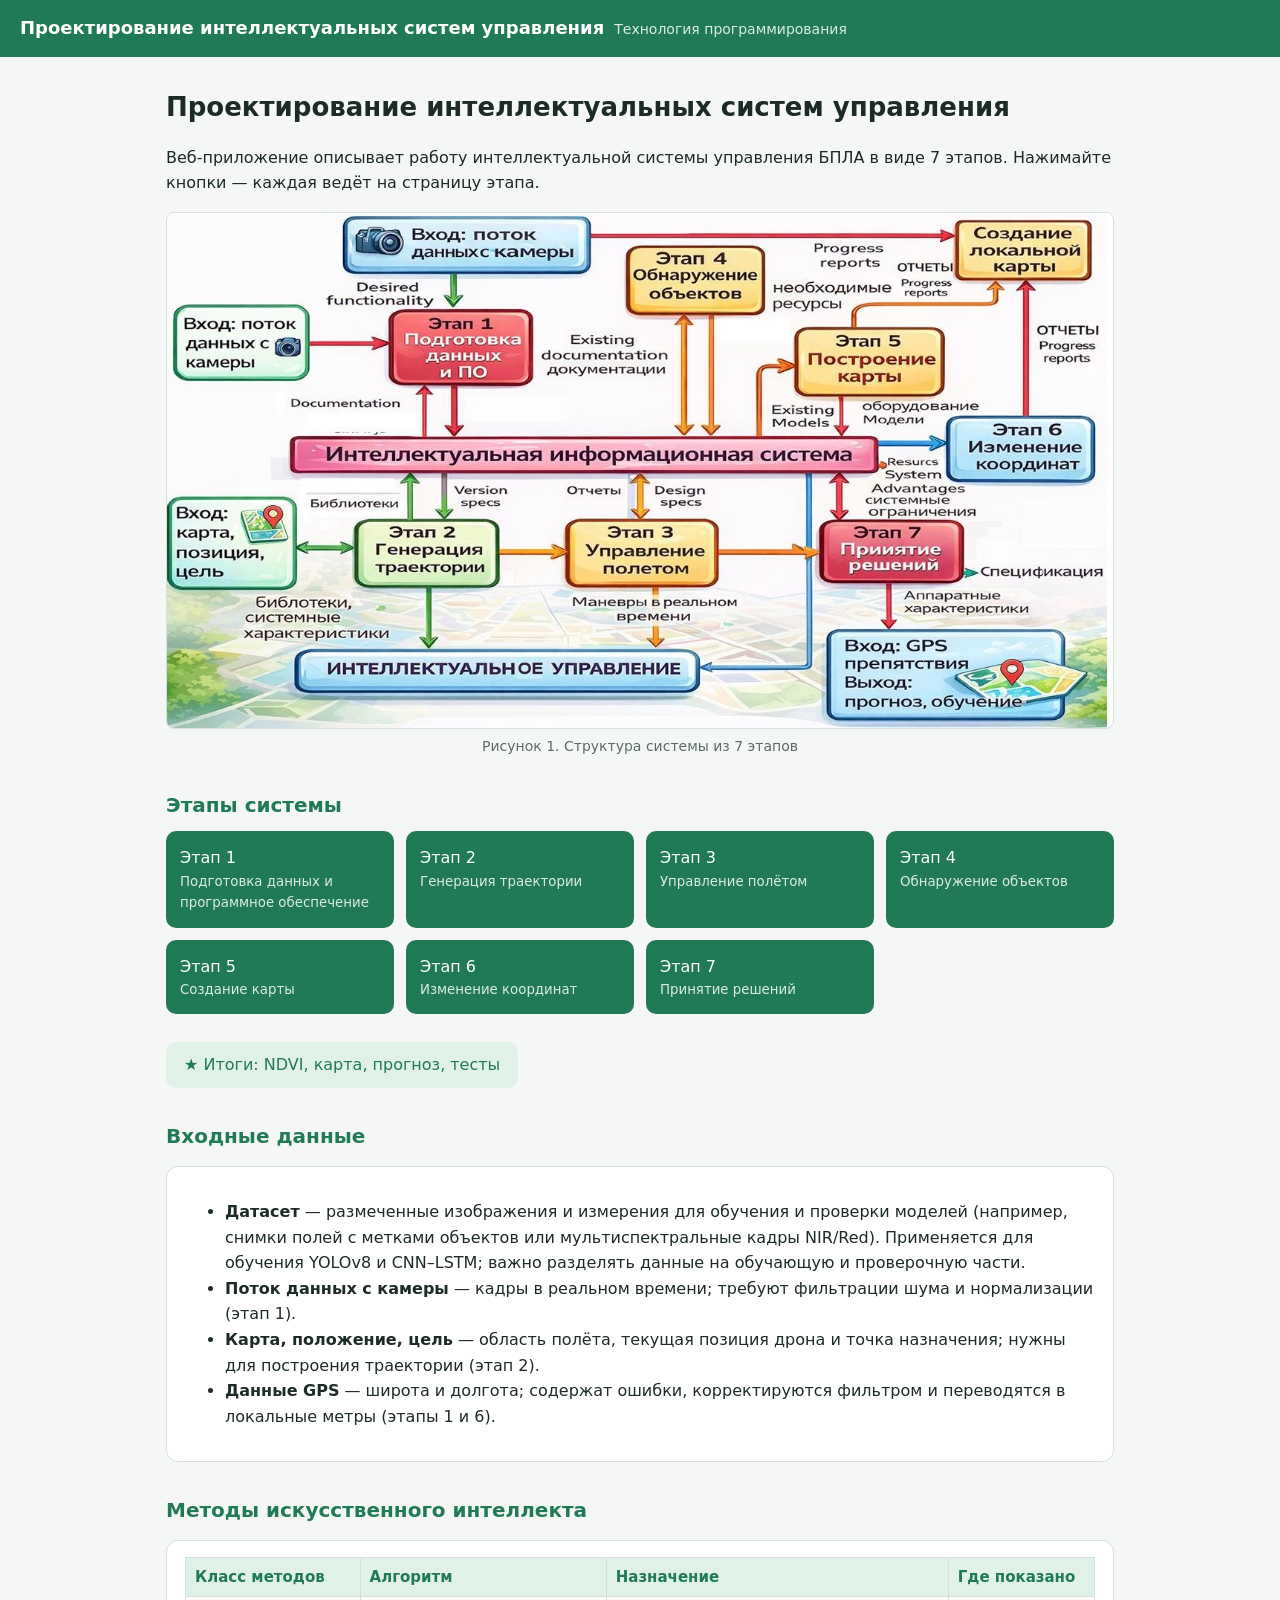
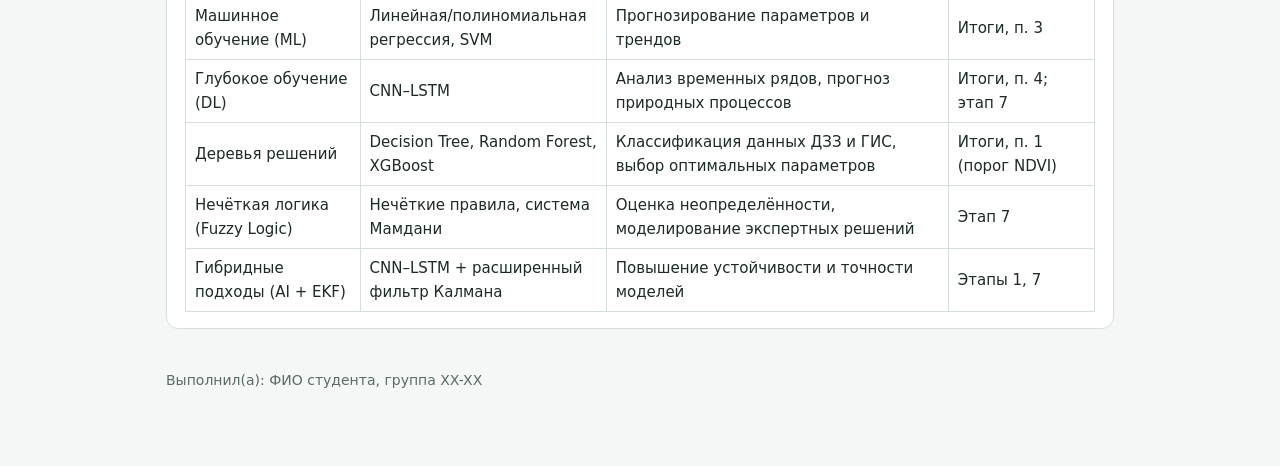
==== index.html @ 540489e9 "Add files via upload" ====
<!DOCTYPE html>
<html lang="ru"><head><meta charset="utf-8"><meta name="viewport" content="width=device-width,initial-scale=1">
<title>Главная — Интеллектуальные системы управления</title><link rel="stylesheet" href="style.css"></head>
<body data-page="index"><header><b>Проектирование интеллектуальных систем управления</b><span>Технология программирования</span></header>
<main><h1>Проектирование интеллектуальных систем управления</h1>
<p>Веб-приложение описывает работу интеллектуальной системы управления БПЛА в виде 7 этапов. Нажимайте кнопки — каждая ведёт на страницу этапа.</p>
<figure><img class="fig" src="img/fig1.jpg" alt="Рисунок 1"><figcaption>Рисунок 1. Структура системы из 7 этапов</figcaption></figure>
<h2>Этапы системы</h2><div class="grid"><a class="btn stage-btn" href="stage1.html">Этап 1<small>Подготовка данных и программное обеспечение</small></a><a class="btn stage-btn" href="stage2.html">Этап 2<small>Генерация траектории</small></a><a class="btn stage-btn" href="stage3.html">Этап 3<small>Управление полётом</small></a><a class="btn stage-btn" href="stage4.html">Этап 4<small>Обнаружение объектов</small></a><a class="btn stage-btn" href="stage5.html">Этап 5<small>Создание карты</small></a><a class="btn stage-btn" href="stage6.html">Этап 6<small>Изменение координат</small></a><a class="btn stage-btn" href="stage7.html">Этап 7<small>Принятие решений</small></a></div><p><a class="btn sec" href="result.html" style="margin-top:12px">★ Итоги: NDVI, карта, прогноз, тесты</a></p>
<h2>Входные данные</h2><div class="card"><ul>
<li><b>Датасет</b> — размеченные изображения и измерения для обучения и проверки моделей (например, снимки полей с метками объектов или мультиспектральные кадры NIR/Red). Применяется для обучения YOLOv8 и CNN–LSTM; важно разделять данные на обучающую и проверочную части.</li>
<li><b>Поток данных с камеры</b> — кадры в реальном времени; требуют фильтрации шума и нормализации (этап 1).</li>
<li><b>Карта, положение, цель</b> — область полёта, текущая позиция дрона и точка назначения; нужны для построения траектории (этап 2).</li>
<li><b>Данные GPS</b> — широта и долгота; содержат ошибки, корректируются фильтром и переводятся в локальные метры (этапы 1 и 6).</li></ul></div>
<h2>Методы искусственного интеллекта</h2><div class="card table-wrap"><table><tr><th>Класс методов</th><th>Алгоритм</th><th>Назначение</th><th>Где показано</th></tr><tr><td>Машинное обучение (ML)</td><td>Линейная/полиномиальная регрессия, SVM</td><td>Прогнозирование параметров и трендов</td><td>Итоги, п. 3</td></tr><tr><td>Глубокое обучение (DL)</td><td>CNN–LSTM</td><td>Анализ временных рядов, прогноз природных процессов</td><td>Итоги, п. 4; этап 7</td></tr><tr><td>Деревья решений</td><td>Decision Tree, Random Forest, XGBoost</td><td>Классификация данных ДЗЗ и ГИС, выбор оптимальных параметров</td><td>Итоги, п. 1 (порог NDVI)</td></tr><tr><td>Нечёткая логика (Fuzzy Logic)</td><td>Нечёткие правила, система Мамдани</td><td>Оценка неопределённости, моделирование экспертных решений</td><td>Этап 7</td></tr><tr><td>Гибридные подходы (AI + EKF)</td><td>CNN–LSTM + расширенный фильтр Калмана</td><td>Повышение устойчивости и точности моделей</td><td>Этапы 1, 7</td></tr></table></div><p class="note" style="margin-top:40px">Выполнил(а): ФИО студента, группа XX-XX</p></main><script src="app.js"></script></body></html>
---- style.css ----
:root{--bg:#f4f7f5;--card:#fff;--ink:#1d2b26;--mut:#5c6b65;--ac:#1f7a55;--ac2:#e0f1e8;--line:#d5e0da;--warn:#c0582a}
@media(prefers-color-scheme:dark){:root{--bg:#121816;--card:#1b2420;--ink:#e6efe9;--mut:#9db0a7;--ac:#4cc58d;--ac2:#1f3a2e;--line:#2c3b34;--warn:#f0905f}}
*{box-sizing:border-box}body{margin:0;font:16px/1.6 system-ui,Segoe UI,Arial,sans-serif;background:var(--bg);color:var(--ink)}
header{background:var(--ac);color:#fff;padding:14px 20px}header b{font-size:18px}header span{opacity:.85;font-size:14px;margin-left:10px}
main{max-width:980px;margin:0 auto;padding:20px 16px 60px}
h1{font-size:26px;margin:.4em 0}h2{font-size:20px;margin:1.6em 0 .5em;color:var(--ac)}
.card{background:var(--card);border:1px solid var(--line);border-radius:12px;padding:16px 18px;margin:14px 0}
.stepper{display:flex;gap:6px;flex-wrap:wrap;margin:6px 0 14px}.stepper a{width:34px;height:34px;border-radius:50%;display:grid;place-items:center;background:var(--ac2);color:var(--ac);text-decoration:none;font-weight:700}
.stepper a.on{background:var(--ac);color:#fff}
.grid{display:grid;grid-template-columns:repeat(auto-fill,minmax(210px,1fr));gap:12px}
.btn{display:inline-block;background:var(--ac);color:#fff;border:0;border-radius:10px;padding:10px 18px;font-size:16px;text-decoration:none;cursor:pointer}
.btn.sec{background:var(--ac2);color:var(--ac)}.stage-btn{padding:14px;text-align:left;display:block}.stage-btn small{display:block;opacity:.85;font-weight:400}
.nav{display:flex;justify-content:space-between;gap:10px;margin-top:26px;flex-wrap:wrap}
img.fig{max-width:100%;border-radius:8px;border:1px solid var(--line);display:block;margin:auto;background:#fff}
figcaption{text-align:center;color:var(--mut);font-size:14px;margin-top:6px}figure{margin:12px 0}
pre{background:#10201a;color:#d7f5e5;border-radius:10px;padding:14px;overflow:auto;font-size:13.5px;line-height:1.5}
table{border-collapse:collapse;width:100%;font-size:15px}th,td{border:1px solid var(--line);padding:7px 9px;text-align:left}th{background:var(--ac2);color:var(--ac)}
.table-wrap{overflow-x:auto}canvas{max-width:100%;height:auto;border:1px solid var(--line);border-radius:8px;background:#fff;display:block}
.ctl{display:flex;flex-wrap:wrap;gap:14px;align-items:center;margin:8px 0;font-size:14px}.ctl input[type=number]{width:110px}
input,select{font:inherit;padding:4px 6px;border-radius:6px;border:1px solid var(--line);background:var(--card);color:var(--ink)}
.ok{color:#1f9d5f}.bad{color:var(--warn)}.note{color:var(--mut);font-size:14px}.tag{background:var(--ac2);color:var(--ac);padding:1px 8px;border-radius:99px;font-size:13px}
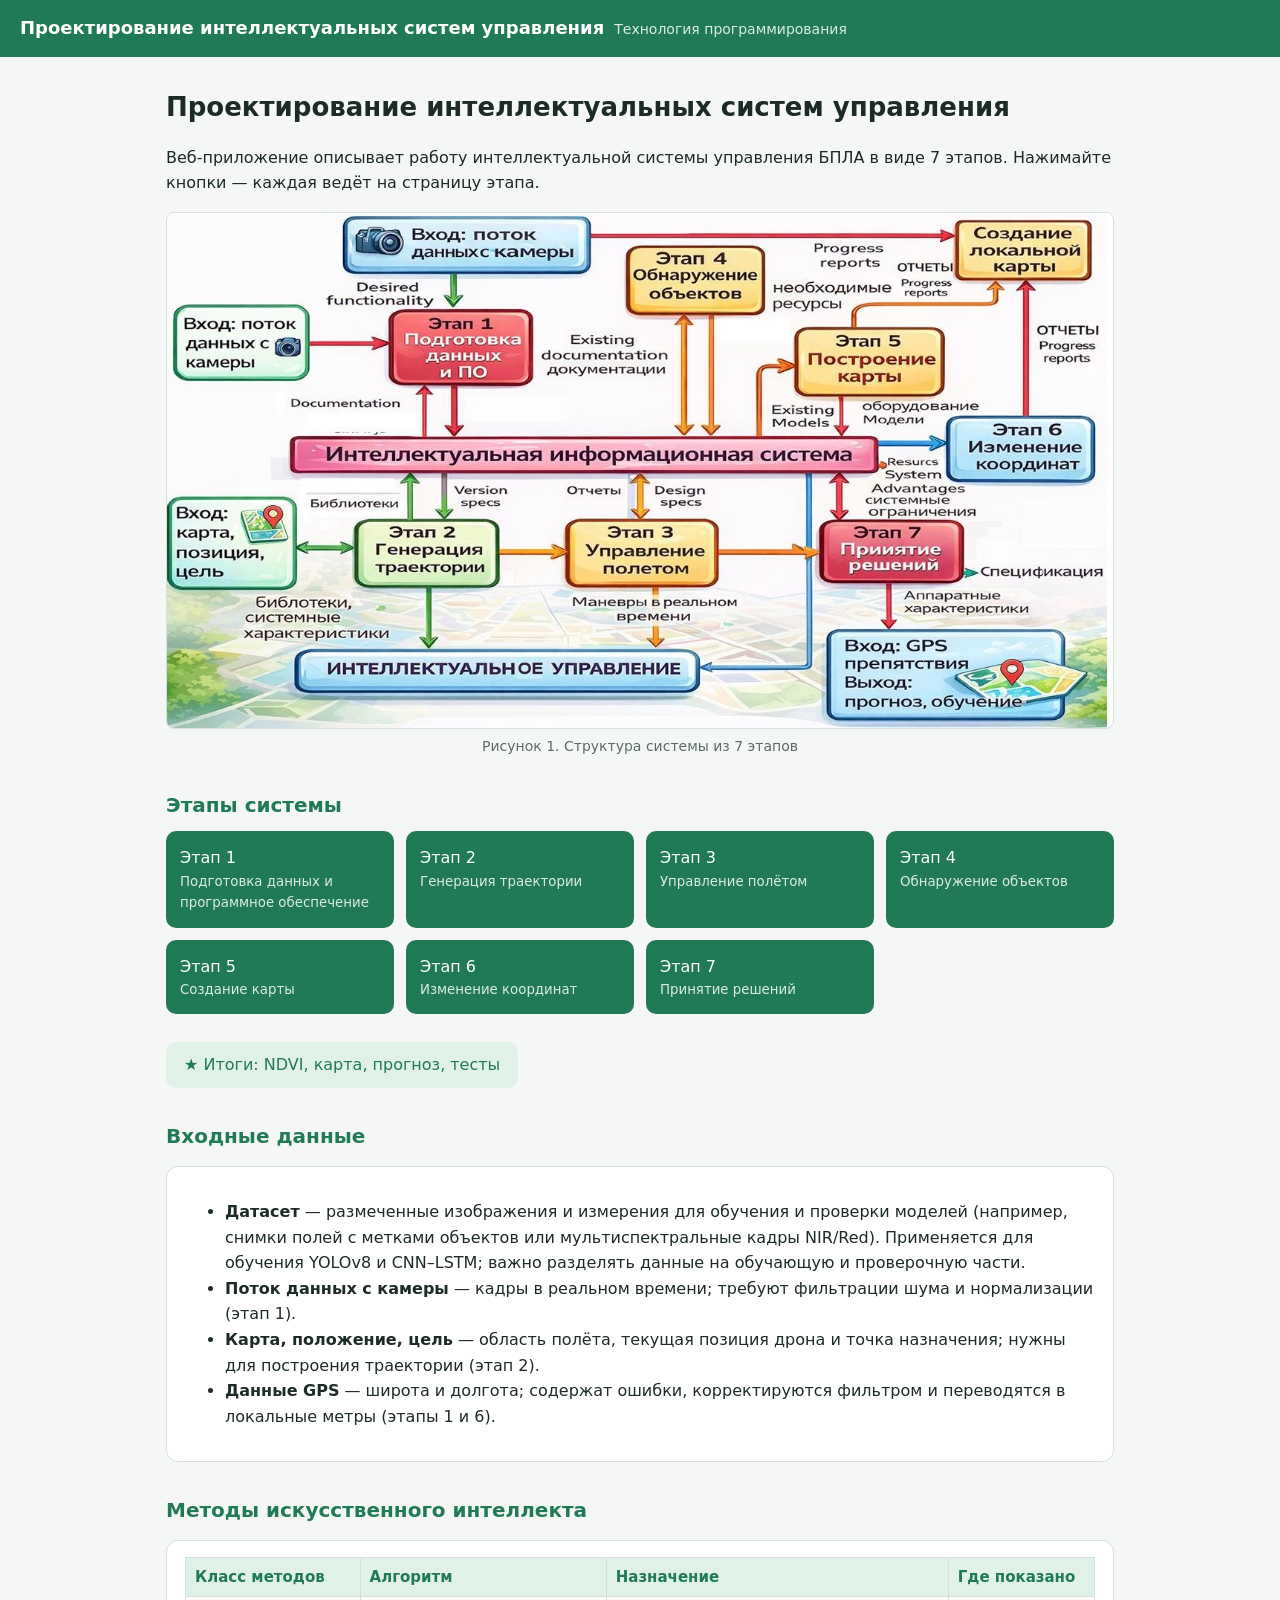
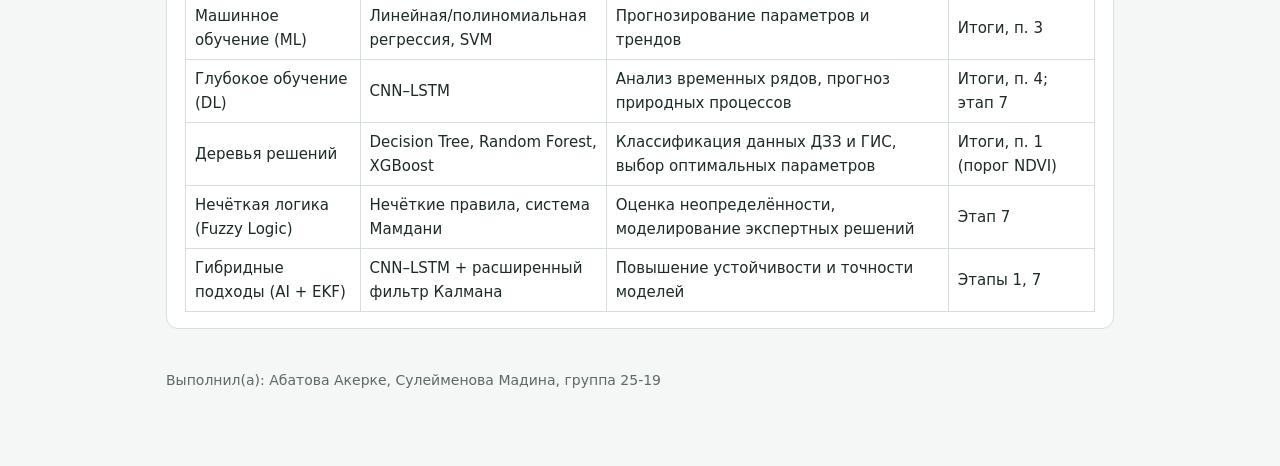
==== commit 1a4c7b44: "Update index.html" ====
--- a/index.html
+++ b/index.html
@@ -11,4 +11,4 @@
 <li><b>Поток данных с камеры</b> — кадры в реальном времени; требуют фильтрации шума и нормализации (этап 1).</li>
 <li><b>Карта, положение, цель</b> — область полёта, текущая позиция дрона и точка назначения; нужны для построения траектории (этап 2).</li>
 <li><b>Данные GPS</b> — широта и долгота; содержат ошибки, корректируются фильтром и переводятся в локальные метры (этапы 1 и 6).</li></ul></div>
-<h2>Методы искусственного интеллекта</h2><div class="card table-wrap"><table><tr><th>Класс методов</th><th>Алгоритм</th><th>Назначение</th><th>Где показано</th></tr><tr><td>Машинное обучение (ML)</td><td>Линейная/полиномиальная регрессия, SVM</td><td>Прогнозирование параметров и трендов</td><td>Итоги, п. 3</td></tr><tr><td>Глубокое обучение (DL)</td><td>CNN–LSTM</td><td>Анализ временных рядов, прогноз природных процессов</td><td>Итоги, п. 4; этап 7</td></tr><tr><td>Деревья решений</td><td>Decision Tree, Random Forest, XGBoost</td><td>Классификация данных ДЗЗ и ГИС, выбор оптимальных параметров</td><td>Итоги, п. 1 (порог NDVI)</td></tr><tr><td>Нечёткая логика (Fuzzy Logic)</td><td>Нечёткие правила, система Мамдани</td><td>Оценка неопределённости, моделирование экспертных решений</td><td>Этап 7</td></tr><tr><td>Гибридные подходы (AI + EKF)</td><td>CNN–LSTM + расширенный фильтр Калмана</td><td>Повышение устойчивости и точности моделей</td><td>Этапы 1, 7</td></tr></table></div><p class="note" style="margin-top:40px">Выполнил(а): ФИО студента, группа XX-XX</p></main><script src="app.js"></script></body></html>+<h2>Методы искусственного интеллекта</h2><div class="card table-wrap"><table><tr><th>Класс методов</th><th>Алгоритм</th><th>Назначение</th><th>Где показано</th></tr><tr><td>Машинное обучение (ML)</td><td>Линейная/полиномиальная регрессия, SVM</td><td>Прогнозирование параметров и трендов</td><td>Итоги, п. 3</td></tr><tr><td>Глубокое обучение (DL)</td><td>CNN–LSTM</td><td>Анализ временных рядов, прогноз природных процессов</td><td>Итоги, п. 4; этап 7</td></tr><tr><td>Деревья решений</td><td>Decision Tree, Random Forest, XGBoost</td><td>Классификация данных ДЗЗ и ГИС, выбор оптимальных параметров</td><td>Итоги, п. 1 (порог NDVI)</td></tr><tr><td>Нечёткая логика (Fuzzy Logic)</td><td>Нечёткие правила, система Мамдани</td><td>Оценка неопределённости, моделирование экспертных решений</td><td>Этап 7</td></tr><tr><td>Гибридные подходы (AI + EKF)</td><td>CNN–LSTM + расширенный фильтр Калмана</td><td>Повышение устойчивости и точности моделей</td><td>Этапы 1, 7</td></tr></table></div><p class="note" style="margin-top:40px">Выполнил(а): Абатова Акерке, Сулейменова Мадина, группа 25-19</p></main><script src="app.js"></script></body></html>
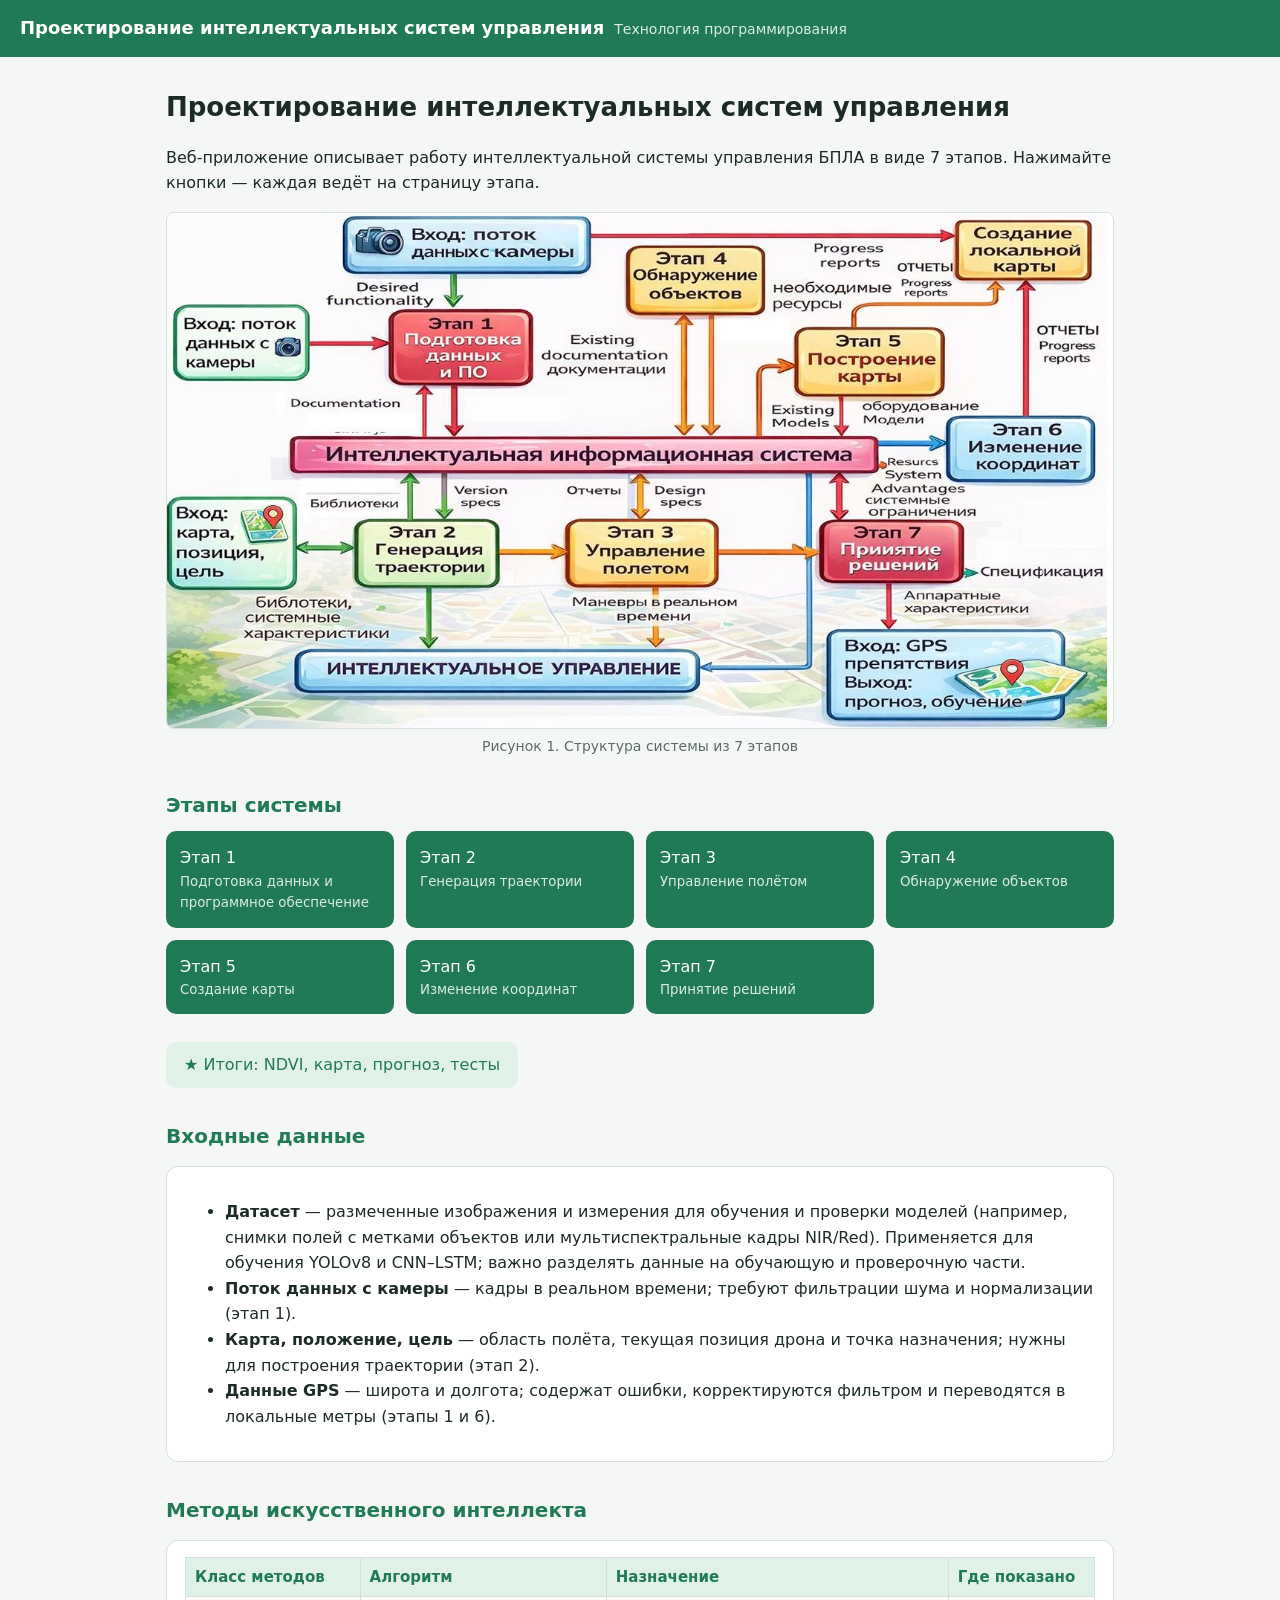
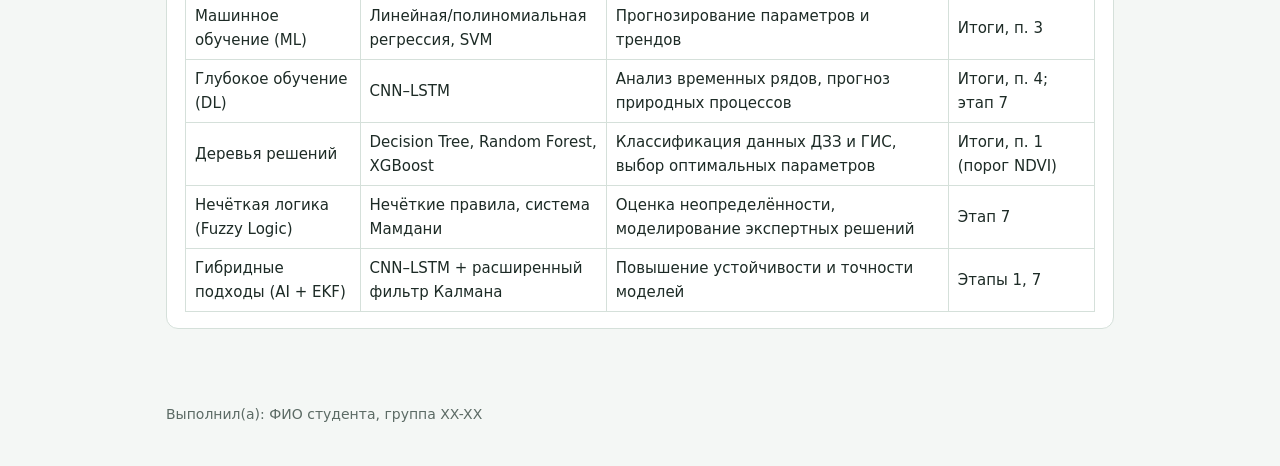
==== commit c0dec4cb: "Add files via upload" ====
--- a/index.html
+++ b/index.html
@@ -1,14 +1,259 @@
 <!DOCTYPE html>
 <html lang="ru"><head><meta charset="utf-8"><meta name="viewport" content="width=device-width,initial-scale=1">
-<title>Главная — Интеллектуальные системы управления</title><link rel="stylesheet" href="style.css"></head>
+<title>Проектирование интеллектуальных систем управления</title><style>:root{--bg:#f4f7f5;--card:#fff;--ink:#1d2b26;--mut:#5c6b65;--ac:#1f7a55;--ac2:#e0f1e8;--line:#d5e0da;--warn:#c0582a}
+@media(prefers-color-scheme:dark){:root{--bg:#121816;--card:#1b2420;--ink:#e6efe9;--mut:#9db0a7;--ac:#4cc58d;--ac2:#1f3a2e;--line:#2c3b34;--warn:#f0905f}}
+*{box-sizing:border-box}body{margin:0;font:16px/1.6 system-ui,Segoe UI,Arial,sans-serif;background:var(--bg);color:var(--ink)}
+header{background:var(--ac);color:#fff;padding:14px 20px}header b{font-size:18px}header span{opacity:.85;font-size:14px;margin-left:10px}
+main{max-width:980px;margin:0 auto;padding:20px 16px 60px}
+h1{font-size:26px;margin:.4em 0}h2{font-size:20px;margin:1.6em 0 .5em;color:var(--ac)}
+.card{background:var(--card);border:1px solid var(--line);border-radius:12px;padding:16px 18px;margin:14px 0}
+.stepper{display:flex;gap:6px;flex-wrap:wrap;margin:6px 0 14px}.stepper a{width:34px;height:34px;border-radius:50%;display:grid;place-items:center;background:var(--ac2);color:var(--ac);text-decoration:none;font-weight:700}
+.stepper a.on{background:var(--ac);color:#fff}
+.grid{display:grid;grid-template-columns:repeat(auto-fill,minmax(210px,1fr));gap:12px}
+.btn{display:inline-block;background:var(--ac);color:#fff;border:0;border-radius:10px;padding:10px 18px;font-size:16px;text-decoration:none;cursor:pointer}
+.btn.sec{background:var(--ac2);color:var(--ac)}.stage-btn{padding:14px;text-align:left;display:block}.stage-btn small{display:block;opacity:.85;font-weight:400}
+.nav{display:flex;justify-content:space-between;gap:10px;margin-top:26px;flex-wrap:wrap}
+img.fig{max-width:100%;border-radius:8px;border:1px solid var(--line);display:block;margin:auto;background:#fff}
+figcaption{text-align:center;color:var(--mut);font-size:14px;margin-top:6px}figure{margin:12px 0}
+pre{background:#10201a;color:#d7f5e5;border-radius:10px;padding:14px;overflow:auto;font-size:13.5px;line-height:1.5}
+table{border-collapse:collapse;width:100%;font-size:15px}th,td{border:1px solid var(--line);padding:7px 9px;text-align:left}th{background:var(--ac2);color:var(--ac)}
+.table-wrap{overflow-x:auto}canvas{max-width:100%;height:auto;border:1px solid var(--line);border-radius:8px;background:#fff;display:block}
+.ctl{display:flex;flex-wrap:wrap;gap:14px;align-items:center;margin:8px 0;font-size:14px}.ctl input[type=number]{width:110px}
+input,select{font:inherit;padding:4px 6px;border-radius:6px;border:1px solid var(--line);background:var(--card);color:var(--ink)}
+.ok{color:#1f9d5f}.bad{color:var(--warn)}.note{color:var(--mut);font-size:14px}.tag{background:var(--ac2);color:var(--ac);padding:1px 8px;border-radius:99px;font-size:13px}
+</style></head>
 <body data-page="index"><header><b>Проектирование интеллектуальных систем управления</b><span>Технология программирования</span></header>
-<main><h1>Проектирование интеллектуальных систем управления</h1>
+<main id="app"></main>
+<p class="note" style="max-width:980px;margin:0 auto;padding:0 16px 40px">Выполнил(а): ФИО студента, группа XX-XX</p>
+<template id="t-index" data-page="index"><h1>Проектирование интеллектуальных систем управления</h1>
 <p>Веб-приложение описывает работу интеллектуальной системы управления БПЛА в виде 7 этапов. Нажимайте кнопки — каждая ведёт на страницу этапа.</p>
-<figure><img class="fig" src="img/fig1.jpg" alt="Рисунок 1"><figcaption>Рисунок 1. Структура системы из 7 этапов</figcaption></figure>
-<h2>Этапы системы</h2><div class="grid"><a class="btn stage-btn" href="stage1.html">Этап 1<small>Подготовка данных и программное обеспечение</small></a><a class="btn stage-btn" href="stage2.html">Этап 2<small>Генерация траектории</small></a><a class="btn stage-btn" href="stage3.html">Этап 3<small>Управление полётом</small></a><a class="btn stage-btn" href="stage4.html">Этап 4<small>Обнаружение объектов</small></a><a class="btn stage-btn" href="stage5.html">Этап 5<small>Создание карты</small></a><a class="btn stage-btn" href="stage6.html">Этап 6<small>Изменение координат</small></a><a class="btn stage-btn" href="stage7.html">Этап 7<small>Принятие решений</small></a></div><p><a class="btn sec" href="result.html" style="margin-top:12px">★ Итоги: NDVI, карта, прогноз, тесты</a></p>
+<figure><img class="fig" src="[data-uri]" alt="Рисунок 1"><figcaption>Рисунок 1. Структура системы из 7 этапов</figcaption></figure>
+<h2>Этапы системы</h2><div class="grid"><a class="btn stage-btn" href="#stage1">Этап 1<small>Подготовка данных и программное обеспечение</small></a><a class="btn stage-btn" href="#stage2">Этап 2<small>Генерация траектории</small></a><a class="btn stage-btn" href="#stage3">Этап 3<small>Управление полётом</small></a><a class="btn stage-btn" href="#stage4">Этап 4<small>Обнаружение объектов</small></a><a class="btn stage-btn" href="#stage5">Этап 5<small>Создание карты</small></a><a class="btn stage-btn" href="#stage6">Этап 6<small>Изменение координат</small></a><a class="btn stage-btn" href="#stage7">Этап 7<small>Принятие решений</small></a></div><p><a class="btn sec" href="#result" style="margin-top:12px">★ Итоги: NDVI, карта, прогноз, тесты</a></p>
 <h2>Входные данные</h2><div class="card"><ul>
 <li><b>Датасет</b> — размеченные изображения и измерения для обучения и проверки моделей (например, снимки полей с метками объектов или мультиспектральные кадры NIR/Red). Применяется для обучения YOLOv8 и CNN–LSTM; важно разделять данные на обучающую и проверочную части.</li>
 <li><b>Поток данных с камеры</b> — кадры в реальном времени; требуют фильтрации шума и нормализации (этап 1).</li>
 <li><b>Карта, положение, цель</b> — область полёта, текущая позиция дрона и точка назначения; нужны для построения траектории (этап 2).</li>
 <li><b>Данные GPS</b> — широта и долгота; содержат ошибки, корректируются фильтром и переводятся в локальные метры (этапы 1 и 6).</li></ul></div>
-<h2>Методы искусственного интеллекта</h2><div class="card table-wrap"><table><tr><th>Класс методов</th><th>Алгоритм</th><th>Назначение</th><th>Где показано</th></tr><tr><td>Машинное обучение (ML)</td><td>Линейная/полиномиальная регрессия, SVM</td><td>Прогнозирование параметров и трендов</td><td>Итоги, п. 3</td></tr><tr><td>Глубокое обучение (DL)</td><td>CNN–LSTM</td><td>Анализ временных рядов, прогноз природных процессов</td><td>Итоги, п. 4; этап 7</td></tr><tr><td>Деревья решений</td><td>Decision Tree, Random Forest, XGBoost</td><td>Классификация данных ДЗЗ и ГИС, выбор оптимальных параметров</td><td>Итоги, п. 1 (порог NDVI)</td></tr><tr><td>Нечёткая логика (Fuzzy Logic)</td><td>Нечёткие правила, система Мамдани</td><td>Оценка неопределённости, моделирование экспертных решений</td><td>Этап 7</td></tr><tr><td>Гибридные подходы (AI + EKF)</td><td>CNN–LSTM + расширенный фильтр Калмана</td><td>Повышение устойчивости и точности моделей</td><td>Этапы 1, 7</td></tr></table></div><p class="note" style="margin-top:40px">Выполнил(а): Абатова Акерке, Сулейменова Мадина, группа 25-19</p></main><script src="app.js"></script></body></html>
+<h2>Методы искусственного интеллекта</h2><div class="card table-wrap"><table><tr><th>Класс методов</th><th>Алгоритм</th><th>Назначение</th><th>Где показано</th></tr><tr><td>Машинное обучение (ML)</td><td>Линейная/полиномиальная регрессия, SVM</td><td>Прогнозирование параметров и трендов</td><td>Итоги, п. 3</td></tr><tr><td>Глубокое обучение (DL)</td><td>CNN–LSTM</td><td>Анализ временных рядов, прогноз природных процессов</td><td>Итоги, п. 4; этап 7</td></tr><tr><td>Деревья решений</td><td>Decision Tree, Random Forest, XGBoost</td><td>Классификация данных ДЗЗ и ГИС, выбор оптимальных параметров</td><td>Итоги, п. 1 (порог NDVI)</td></tr><tr><td>Нечёткая логика (Fuzzy Logic)</td><td>Нечёткие правила, система Мамдани</td><td>Оценка неопределённости, моделирование экспертных решений</td><td>Этап 7</td></tr><tr><td>Гибридные подходы (AI + EKF)</td><td>CNN–LSTM + расширенный фильтр Калмана</td><td>Повышение устойчивости и точности моделей</td><td>Этапы 1, 7</td></tr></table></div></template>
+<template id="t-stage1" data-page="s1"><div class="stepper"><a href="#index" title="Главная">⌂</a><a href="#stage1" class="on">1</a><a href="#stage2" class="">2</a><a href="#stage3" class="">3</a><a href="#stage4" class="">4</a><a href="#stage5" class="">5</a><a href="#stage6" class="">6</a><a href="#stage7" class="">7</a><a href="#result" title="Итоги">★</a></div><h1>Этап 1: Подготовка данных и программное обеспечение</h1><p>Сбор данных с камер и датчиков, фильтрация шума, нормализация.</p>
+<div class="card"><b>Выполняемые задачи:</b><ul><li>Сбор данных с камер и датчиков</li><li>Применение датасета</li><li>Удаление шума (фильтрация)</li><li>Нормализация данных</li><li>Обработка изображений (OpenCV)</li><li>Коррекция данных GPS и ошибок</li></ul></div><p>Поток кадров с камеры и показания GPS/датчиков приходят «грязными»: с шумом и разным масштабом. Поэтому сначала данные очищают (фильтр), приводят к единому диапазону (нормализация) и только потом передают нейросетям.</p>
+<h2>Демонстрация</h2><div class="card" id="demo"></div><h2>Код (Python)</h2><pre>import cv2, numpy as np
+
+cap = cv2.VideoCapture(0)              # поток данных с камеры
+ok, frame = cap.read()
+frame = cv2.GaussianBlur(frame, (5, 5), 0)          # удаление шума
+frame = cv2.resize(frame, (640, 640))
+x = frame.astype(np.float32) / 255.0                # нормализация 0..1
+
+def moving_avg(a, w=5):                              # фильтр для GPS/датчиков
+    return np.convolve(a, np.ones(w) / w, mode=&quot;same&quot;)</pre><div class="nav"><a class="btn sec" href="#index">← На главную</a><a class="btn" href="#stage2">Этап 2 →</a></div></template>
+<template id="t-stage2" data-page="s2"><div class="stepper"><a href="#index" title="Главная">⌂</a><a href="#stage1" class="">1</a><a href="#stage2" class="on">2</a><a href="#stage3" class="">3</a><a href="#stage4" class="">4</a><a href="#stage5" class="">5</a><a href="#stage6" class="">6</a><a href="#stage7" class="">7</a><a href="#result" title="Итоги">★</a></div><h1>Этап 2: Генерация траектории</h1><p>Расчёт эффективного маршрута БПЛА: круговая, восьмёрка, произвольная.</p>
+<div class="card"><b>Выполняемые задачи:</b><ul><li>Выбрать район полёта</li><li>Применить алгоритмы ИИ / планирования</li><li>Учесть препятствия</li><li>Определить оптимальный путь</li></ul></div><p>Траектория задаётся набором точек. Для круга и восьмёрки используются параметрические уравнения; для произвольной — набор путевых точек. Точки, попавшие в зону препятствия, смещаются наружу. На практике для поиска пути применяют A*, RRT или обучение с подкреплением.</p>
+<h2>Демонстрация</h2><div class="card" id="demo"></div><h2>Код (Python)</h2><pre>import numpy as np
+
+def circle(r, n=200):
+    a = np.linspace(0, 2*np.pi, n)
+    return np.c_[r*np.cos(a), r*np.sin(a)]
+
+def eight(r, n=200):                                  # лемниската / «восьмёрка»
+    a = np.linspace(0, 2*np.pi, n)
+    return np.c_[r*np.sin(a), r*np.sin(a)*np.cos(a)]
+
+def avoid(path, obstacles, margin=5):
+    for cx, cy, R in obstacles:
+        d = np.hypot(path[:,0]-cx, path[:,1]-cy)
+        near = d &lt; R + margin
+        path[near] = [cx, cy] + (path[near]-[cx, cy]) / d[near,None] * (R+margin)
+    return path</pre><div class="nav"><a class="btn sec" href="#stage1">← Этап 1</a><a class="btn" href="#stage3">Этап 3 →</a></div></template>
+<template id="t-stage3" data-page="s3"><div class="stepper"><a href="#index" title="Главная">⌂</a><a href="#stage1" class="">1</a><a href="#stage2" class="">2</a><a href="#stage3" class="on">3</a><a href="#stage4" class="">4</a><a href="#stage5" class="">5</a><a href="#stage6" class="">6</a><a href="#stage7" class="">7</a><a href="#result" title="Итоги">★</a></div><h1>Этап 3: Управление полётом</h1><p>Управление движением дрона в реальном времени: PID или PPO.</p>
+<div class="card"><b>Выполняемые задачи:</b><ul><li>Применить алгоритм PID (или PPO)</li><li>Коррекция скорости и направления</li><li>Маневрирование</li></ul></div><p>PID-регулятор считает ошибку между заданным и фактическим значением: P реагирует на текущую ошибку, I накапливает прошлую, D предсказывает будущую. Подберите коэффициенты в демонстрации — посмотрите на перерегулирование и скорость установления. PPO — алгоритм обучения с подкреплением, который может заменить ручной подбор.</p>
+<h2>Демонстрация</h2><div class="card" id="demo"></div><h2>Код (Python)</h2><pre>class PID:
+    def __init__(self, kp, ki, kd):
+        self.kp, self.ki, self.kd = kp, ki, kd
+        self.i = 0.0; self.prev = 0.0
+
+    def update(self, target, value, dt):
+        e = target - value
+        self.i += e * dt
+        d = (e - self.prev) / dt
+        self.prev = e
+        return self.kp*e + self.ki*self.i + self.kd*d
+
+pid = PID(4, 1, 1.5)
+u = pid.update(target=1.0, value=altitude, dt=0.02)   # команда на моторы</pre><div class="nav"><a class="btn sec" href="#stage2">← Этап 2</a><a class="btn" href="#stage4">Этап 4 →</a></div></template>
+<template id="t-stage4" data-page="s4"><div class="stepper"><a href="#index" title="Главная">⌂</a><a href="#stage1" class="">1</a><a href="#stage2" class="">2</a><a href="#stage3" class="">3</a><a href="#stage4" class="on">4</a><a href="#stage5" class="">5</a><a href="#stage6" class="">6</a><a href="#stage7" class="">7</a><a href="#result" title="Итоги">★</a></div><h1>Этап 4: Обнаружение объектов</h1><p>Распознавание объектов камерой БПЛА нейросетью YOLOv8, определение координат.</p>
+<div class="card"><b>Выполняемые задачи:</b><ul><li>Распознавание объектов с помощью камеры</li><li>Применение нейронной сети YOLOv8</li><li>Определение координат объекта</li><li>Обнаружение препятствий</li></ul></div><p>YOLOv8 за один проход по кадру выдаёт рамки, классы и уверенность. Объекты с уверенностью ниже порога отбрасываются. Пиксельные координаты центра рамки затем переводятся в метры/GPS (этап 6).</p>
+<h2>Демонстрация</h2><div class="card" id="demo"></div><h2>Код (Python)</h2><pre>from ultralytics import YOLO
+
+model = YOLO(&quot;yolov8n.pt&quot;)
+res = model(frame, conf=0.5)[0]            # порог уверенности
+for box in res.boxes:
+    cls  = model.names[int(box.cls)]
+    x, y, w, h = box.xywh[0].tolist()      # центр и размеры рамки (пиксели)
+    print(cls, float(box.conf), x, y)</pre><div class="nav"><a class="btn sec" href="#stage3">← Этап 3</a><a class="btn" href="#stage5">Этап 5 →</a></div></template>
+<template id="t-stage5" data-page="s5"><div class="stepper"><a href="#index" title="Главная">⌂</a><a href="#stage1" class="">1</a><a href="#stage2" class="">2</a><a href="#stage3" class="">3</a><a href="#stage4" class="">4</a><a href="#stage5" class="on">5</a><a href="#stage6" class="">6</a><a href="#stage7" class="">7</a><a href="#result" title="Итоги">★</a></div><h1>Этап 5: Создание карты</h1><p>Картирование окружающей среды: SLAM, 2D/3D карта, дрон с траекторией.</p>
+<div class="card"><b>Выполняемые задачи:</b><ul><li>Применить алгоритм SLAM</li><li>Создать 2D/3D карту</li><li>Вставить объекты на карту (дрон с траекторией)</li></ul></div><p>SLAM одновременно определяет положение дрона и строит карту. Здесь показана упрощённая карта занятости (occupancy grid): дрон облетает область «змейкой», а ячейки в радиусе датчика становятся свободными или занятыми.</p>
+<h2>Демонстрация</h2><div class="card" id="demo"></div><h2>Код (Python)</h2><pre>import numpy as np
+grid = -np.ones((H, W))                    # -1 неизвестно, 0 свободно, 1 занято
+
+def update(grid, pos, world, r=2):
+    x, y = pos
+    for j in range(y-r, y+r+1):
+        for i in range(x-r, x+r+1):
+            if 0 &lt;= j &lt; H and 0 &lt;= i &lt; W:
+                grid[j, i] = world[j, i]   # результат измерения дальности
+    return grid</pre><div class="nav"><a class="btn sec" href="#stage4">← Этап 4</a><a class="btn" href="#stage6">Этап 6 →</a></div></template>
+<template id="t-stage6" data-page="s6"><div class="stepper"><a href="#index" title="Главная">⌂</a><a href="#stage1" class="">1</a><a href="#stage2" class="">2</a><a href="#stage3" class="">3</a><a href="#stage4" class="">4</a><a href="#stage5" class="">5</a><a href="#stage6" class="on">6</a><a href="#stage7" class="">7</a><a href="#result" title="Итоги">★</a></div><h1>Этап 6: Изменение координат</h1><p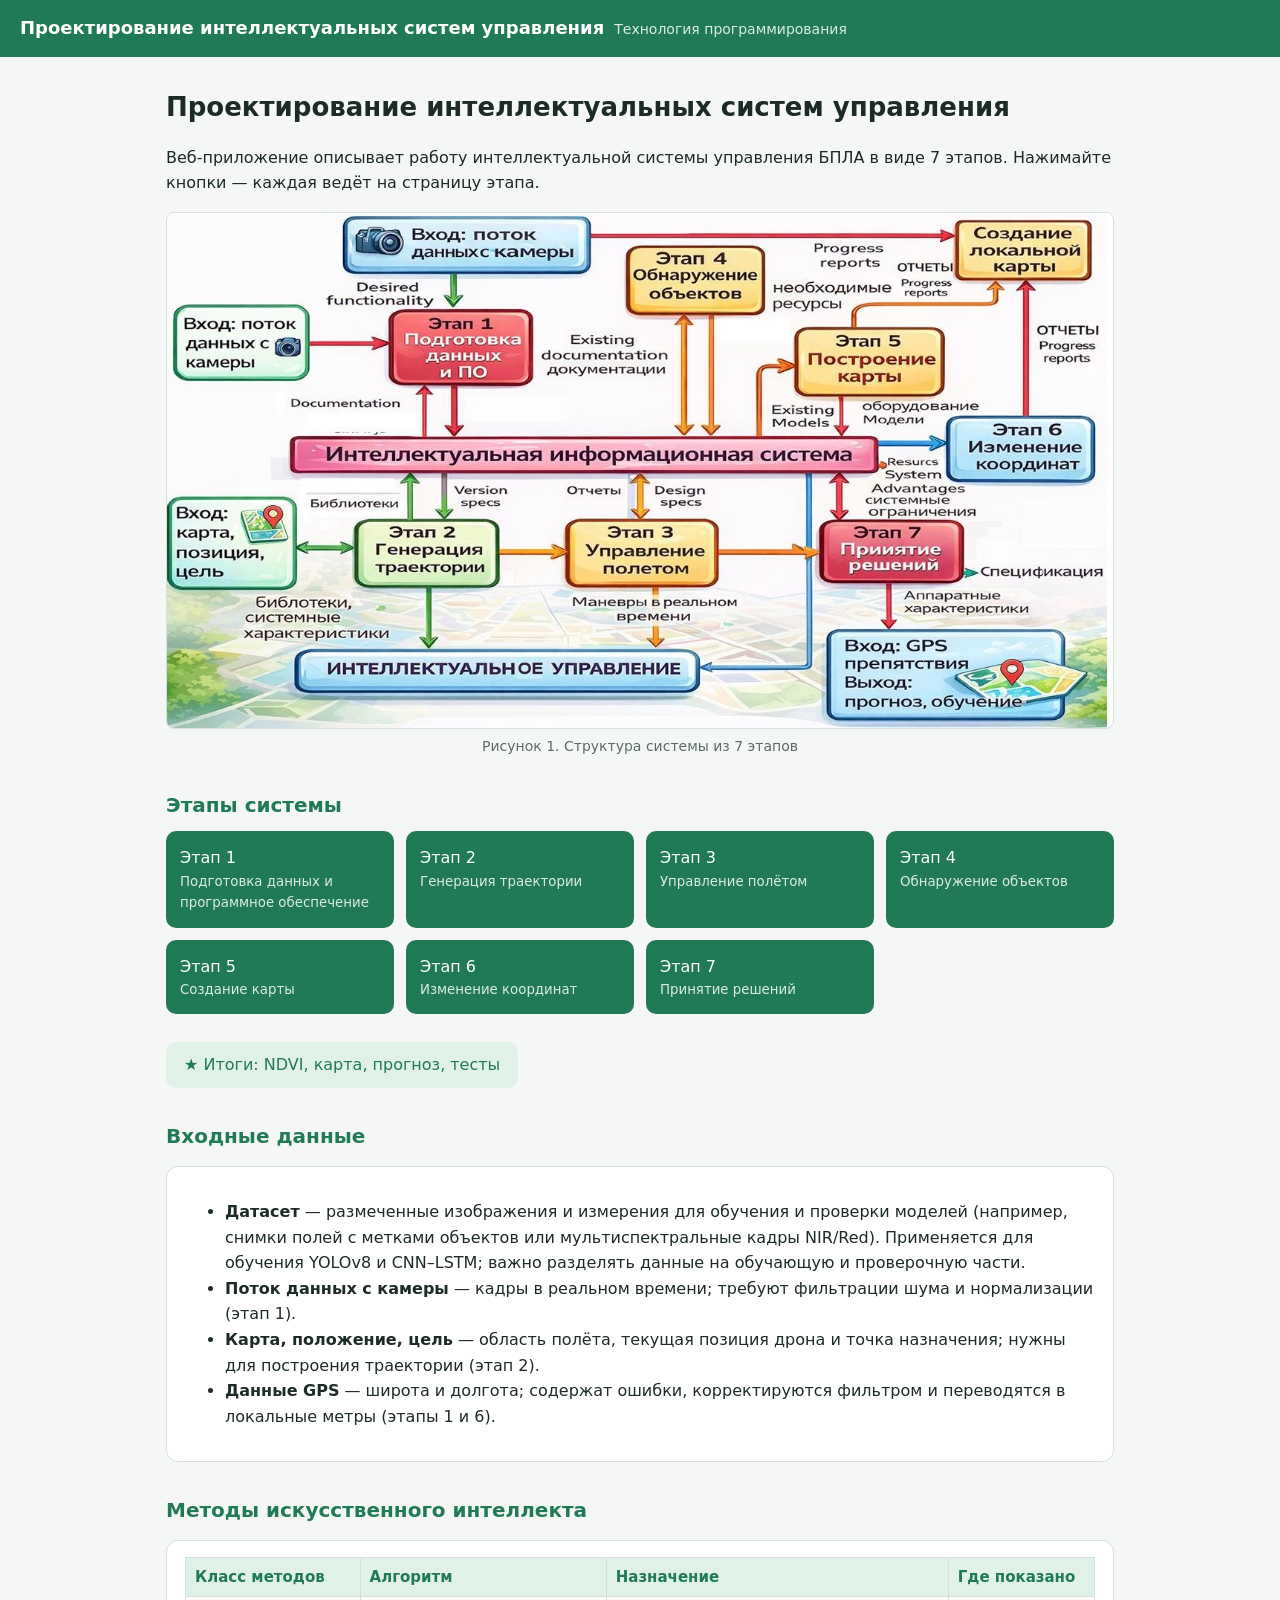
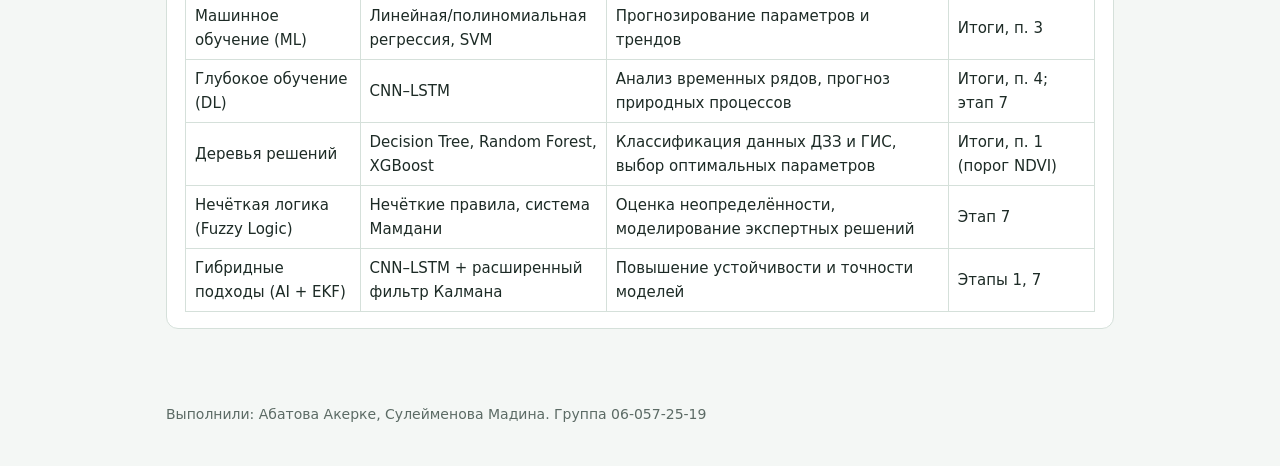
==== commit c37489b0: "Add files via upload" ====
--- a/index.html
+++ b/index.html
@@ -24,7 +24,7 @@
 </style></head>
 <body data-page="index"><header><b>Проектирование интеллектуальных систем управления</b><span>Технология программирования</span></header>
 <main id="app"></main>
-<p class="note" style="max-width:980px;margin:0 auto;padding:0 16px 40px">Выполнил(а): ФИО студента, группа XX-XX</p>
+<p class="note" style="max-width:980px;margin:0 auto;padding:0 16px 40px">Выполнили: Абатова Акерке, Сулейменова Мадина. Группа 06-057-25-19</p>
 <template id="t-index" data-page="index"><h1>Проектирование интеллектуальных систем управления</h1>
 <p>Веб-приложение описывает работу интеллектуальной системы управления БПЛА в виде 7 этапов. Нажимайте кнопки — каждая ведёт на страницу этапа.</p>
 <figure><img class="fig" src="[data-uri]" alt="Рисунок 1"><figcaption>Рисунок 1. Структура системы из 7 этапов</figcaption></figure>
